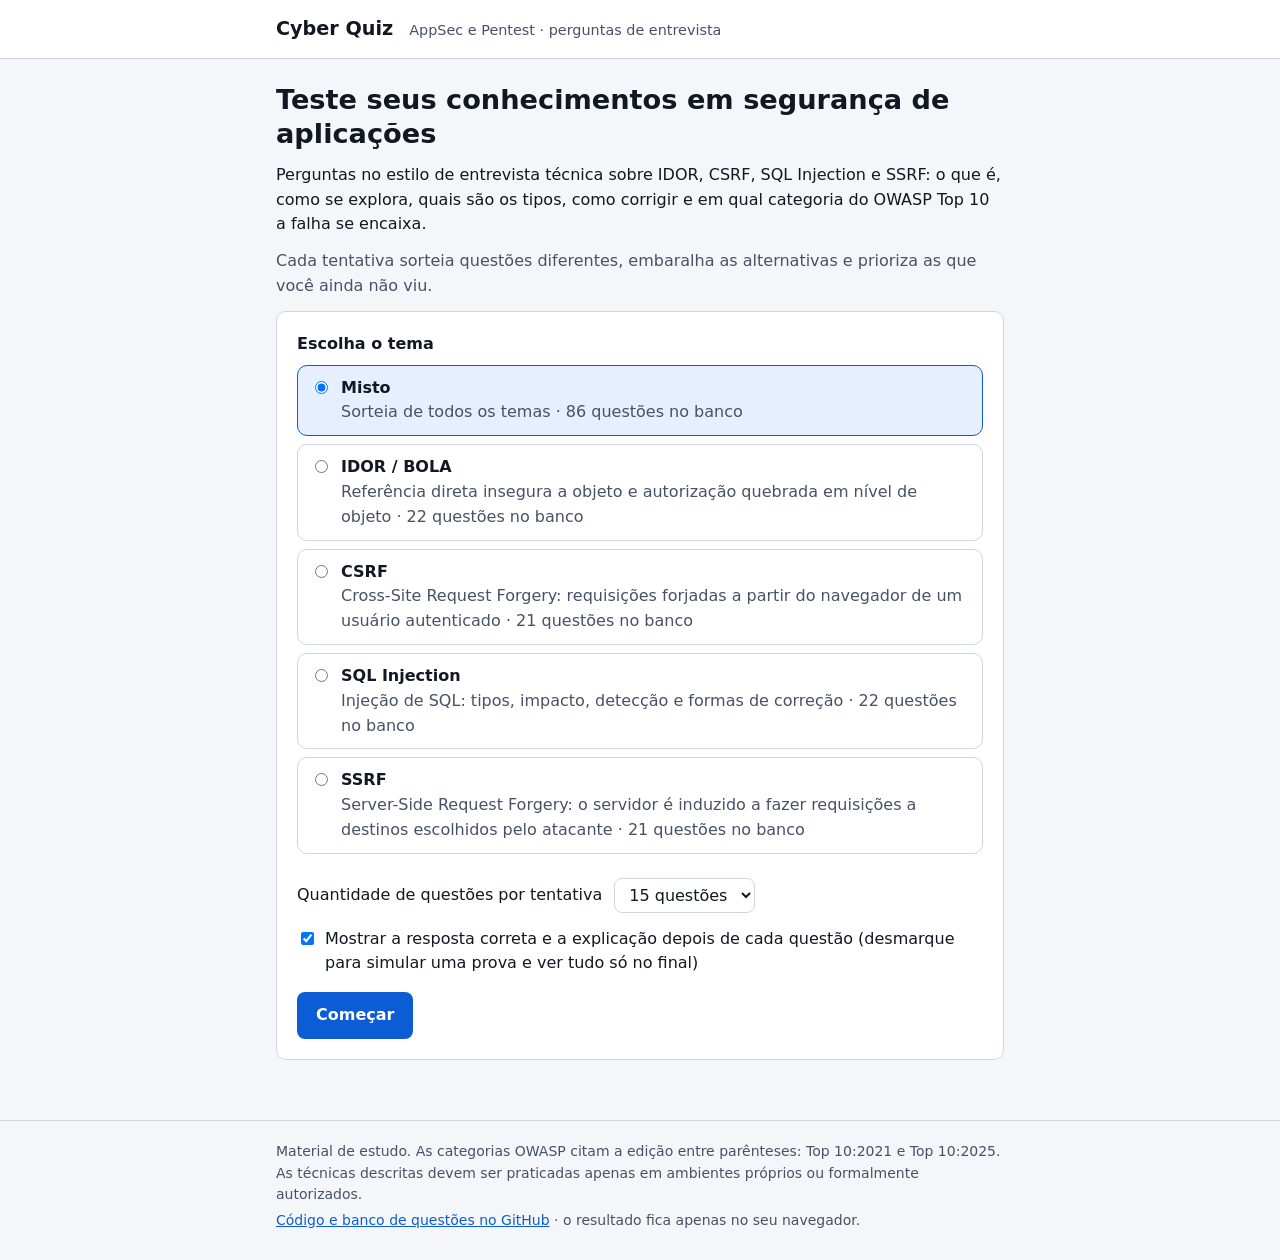
==== index.html @ 65ba5df2 "feat: quiz de segurança de aplicações (IDOR, CSRF, SQLi, SSRF) Site estático em JS puro para o GitHu" ====
<!doctype html>
<html lang="pt-BR">
<head>
  <meta charset="utf-8">
  <meta name="viewport" content="width=device-width, initial-scale=1">
  <meta http-equiv="Content-Security-Policy" content="default-src 'none'; script-src 'self'; style-src 'self'; connect-src 'self'; img-src 'self' data:; base-uri 'none'; form-action 'none'">
  <meta name="color-scheme" content="light dark">
  <meta name="description" content="Quiz de AppSec e Pentest com questões sorteadas sobre IDOR, CSRF, SQL Injection e SSRF, no estilo de perguntas de entrevista técnica.">
  <title>Cyber Quiz — questões de AppSec e Pentest</title>
  <link rel="icon" href="data:,">
  <link rel="stylesheet" href="assets/style.css">
</head>
<body>
  <a class="skip-link" href="#app">Ir para o conteúdo</a>

  <header class="site-header">
    <div class="container">
      <a class="brand" href="./">Cyber Quiz</a>
      <span class="tagline">AppSec e Pentest · perguntas de entrevista</span>
    </div>
  </header>

  <main id="app" class="container" tabindex="-1">
    <p class="muted" id="loading">Carregando questões…</p>
    <noscript><p class="notice">Este quiz precisa de JavaScript para sortear e corrigir as questões.</p></noscript>
  </main>

  <footer class="site-footer">
    <div class="container">
      <p>
        Material de estudo. As categorias OWASP citam a edição entre parênteses: Top 10:2021 e Top 10:2025.
        As técnicas descritas devem ser praticadas apenas em ambientes próprios ou formalmente autorizados.
      </p>
      <p>
        <a href="https://github.com/thebinario/cyber-quiz">Código e banco de questões no GitHub</a>
        · o resultado fica apenas no seu navegador.
      </p>
    </div>
  </footer>

  <script src="assets/quiz-core.js"></script>
  <script src="assets/app.js"></script>
</body>
</html>
---- assets/style.css ----
:root {
  --bg: #f4f6f9;
  --surface: #ffffff;
  --text: #121821;
  --muted: #475266;
  --border: #cfd6e0;
  --primary: #0b5cd5;
  --primary-text: #ffffff;
  --primary-soft: #e6efff;
  --ok: #0a6b3a;
  --ok-bg: #e5f6ec;
  --bad: #a4161a;
  --bad-bg: #fdeaea;
  --focus: #b45309;
  --radius: 10px;
  --mono: ui-monospace, SFMono-Regular, Menlo, Consolas, "Liberation Mono", monospace;
}

@media (prefers-color-scheme: dark) {
  :root {
    --bg: #0e1116;
    --surface: #171b22;
    --text: #e8ecf2;
    --muted: #a6b0bf;
    --border: #2f3744;
    --primary: #7db1ff;
    --primary-text: #0a1220;
    --primary-soft: #17263f;
    --ok: #62d68f;
    --ok-bg: #11271b;
    --bad: #ff9094;
    --bad-bg: #2b1316;
    --focus: #fbbf24;
  }
}

* { box-sizing: border-box; }

html { -webkit-text-size-adjust: 100%; }

body {
  margin: 0;
  background: var(--bg);
  color: var(--text);
  font: 16px/1.55 system-ui, -apple-system, "Segoe UI", Roboto, "Helvetica Neue", Arial, sans-serif;
  min-height: 100vh;
  display: flex;
  flex-direction: column;
}

main { flex: 1; width: 100%; padding-top: 24px; padding-bottom: 40px; }
main:focus { outline: none; }

.container { width: 100%; max-width: 760px; margin: 0 auto; padding-left: 16px; padding-right: 16px; }

.skip-link {
  position: absolute; left: -9999px; top: 0;
  background: var(--primary); color: var(--primary-text);
  padding: 8px 12px; z-index: 10;
}
.skip-link:focus { left: 8px; top: 8px; }

.site-header { background: var(--surface); border-bottom: 1px solid var(--border); }
.site-header .container { display: flex; flex-wrap: wrap; gap: 4px 16px; align-items: baseline; padding-top: 14px; padding-bottom: 14px; }
.brand { font-weight: 700; font-size: 1.2rem; color: var(--text); text-decoration: none; }
.tagline { color: var(--muted); font-size: 0.9rem; }

.site-footer { border-top: 1px solid var(--border); color: var(--muted); font-size: 0.875rem; padding: 16px 0 24px; }
.site-footer p { margin: 4px 0; }

a { color: var(--primary); }
a:focus-visible, button:focus-visible, select:focus-visible, summary:focus-visible,
input:focus-visible + .option-body, [tabindex]:not([tabindex="-1"]):focus-visible {
  outline: 3px solid var(--focus);
  outline-offset: 2px;
}

h1, h2, h3 { line-height: 1.25; margin: 0 0 12px; }
h1 { font-size: 1.7rem; }
h2 { font-size: 1.3rem; }
h3 { font-size: 1.05rem; }
[data-autofocus]:focus { outline: none; }

p { margin: 0 0 12px; }
.muted { color: var(--muted); }

code {
  font-family: var(--mono);
  font-size: 0.92em;
  background: var(--primary-soft);
  border-radius: 4px;
  padding: 1px 5px;
  overflow-wrap: anywhere;
}

.card {
  background: var(--surface);
  border: 1px solid var(--border);
  border-radius: var(--radius);
  padding: 20px;
  margin-bottom: 20px;
}

.notice {
  border: 1px solid var(--bad);
  background: var(--bad-bg);
  border-radius: var(--radius);
  padding: 12px 14px;
}

fieldset { border: 0; margin: 0 0 16px; padding: 0; min-width: 0; }
legend { font-weight: 600; padding: 0; margin-bottom: 8px; }

.choice {
  display: flex; gap: 10px; align-items: flex-start;
  border: 1px solid var(--border); border-radius: var(--radius);
  padding: 10px 12px; margin-bottom: 8px; cursor: pointer;
  background: var(--surface);
}
.choice:hover { border-color: var(--primary); }
.choice input { margin-top: 5px; flex: none; }
.choice-body { display: flex; flex-direction: column; }
.choice:has(input:checked) { border-color: var(--primary); background: var(--primary-soft); }
.choice:has(input:focus-visible) { outline: 3px solid var(--focus); outline-offset: 2px; }

.field { display: flex; flex-wrap: wrap; gap: 8px 12px; align-items: center; margin-bottom: 14px; }
select {
  font: inherit; color: var(--text); background: var(--surface);
  border: 1px solid var(--border); border-radius: 8px; padding: 6px 10px;
}
.check { display: flex; gap: 8px; align-items: flex-start; margin-bottom: 16px; cursor: pointer; }
.check input { margin-top: 5px; }

.btn {
  font: inherit; font-weight: 600; cursor: pointer;
  border-radius: 8px; padding: 10px 18px; border: 1px solid transparent;
}
.btn-primary { background: var(--primary); color: var(--primary-text); }
.btn-primary:disabled { opacity: 0.5; cursor: not-allowed; }
.btn-secondary { background: transparent; color: var(--text); border-color: var(--border); }
.btn-secondary:hover { border-color: var(--primary); }
.actions { display: flex; flex-wrap: wrap; gap: 10px; margin-top: 16px; }

.quiz-meta { display: flex; flex-wrap: wrap; gap: 8px; align-items: center; margin-bottom: 8px; }
.chip {
  font-size: 0.78rem; font-weight: 600;
  border: 1px solid var(--border); border-radius: 999px;
  padding: 2px 10px; color: var(--muted); background: var(--surface);
}
.counter { font-weight: 600; margin-right: auto; }
progress { width: 100%; height: 10px; margin-bottom: 16px; accent-color: var(--primary); }

.question-text { font-size: 1.12rem; font-weight: 600; margin-bottom: 6px; }
.hint { color: var(--muted); font-size: 0.9rem; margin-bottom: 12px; }

.option { display: block; position: relative; margin-bottom: 10px; }
.option input { position: absolute; opacity: 0; inset: 0; width: 100%; height: 100%; margin: 0; cursor: pointer; }
.option-body {
  display: flex; gap: 12px; align-items: flex-start;
  border: 1px solid var(--border); border-radius: var(--radius);
  padding: 12px 14px; background: var(--surface);
}
.option:hover .option-body { border-color: var(--primary); }
.option input:checked + .option-body { border-color: var(--primary); background: var(--primary-soft); }
.option-key {
  flex: none; width: 26px; height: 26px; border-radius: 50%;
  display: inline-flex; align-items: center; justify-content: center;
  font-size: 0.85rem; font-weight: 700; border: 1px solid var(--border); color: var(--muted);
}
.option.is-multi .option-key { border-radius: 6px; }
.option-text { flex: 1; overflow-wrap: anywhere; }
.option input:checked + .option-body .option-key { background: var(--primary); color: var(--primary-text); border-color: var(--primary); }
.option-badge { flex: none; font-size: 0.8rem; font-weight: 700; white-space: nowrap; }

.option.is-correct .option-body { border-color: var(--ok); background: var(--ok-bg); }
.option.is-correct .option-badge { color: var(--ok); }
.option.is-wrong .option-body { border-color: var(--bad); background: var(--bad-bg); }
.option.is-wrong .option-badge { color: var(--bad); }
.option.is-locked input { cursor: default; }

.feedback { border-radius: var(--radius); padding: 14px 16px; margin-top: 16px; border: 1px solid var(--border); background: var(--surface); }
.feedback.ok { border-color: var(--ok); background: var(--ok-bg); }
.feedback.bad { border-color: var(--bad); background: var(--bad-bg); }
.feedback strong { display: block; margin-bottom: 4px; }

.score { font-size: 2.4rem; font-weight: 800; line-height: 1.1; margin-bottom: 4px; }

table { width: 100%; border-collapse: collapse; margin-bottom: 16px; font-size: 0.95rem; }
th, td { text-align: left; padding: 8px 10px; border-bottom: 1px solid var(--border); }
th { color: var(--muted); font-weight: 600; }
td.num, th.num { text-align: right; white-space: nowrap; }

details.review-item { border: 1px solid var(--border); border-radius: var(--radius); background: var(--surface); margin-bottom: 10px; }
details.review-item > summary { cursor: pointer; padding: 12px 14px; font-weight: 600; }
details.review-item .review-body { padding: 0 14px 14px; }
.tag-ok { color: var(--ok); }
.tag-bad { color: var(--bad); }
.review-body ul { margin: 4px 0 12px; padding-left: 20px; }

.history { list-style: none; padding: 0; margin: 0 0 12px; }
.history li { padding: 6px 0; border-bottom: 1px solid var(--border); display: flex; flex-wrap: wrap; gap: 4px 12px; }
.history .when { color: var(--muted); font-size: 0.9rem; }

@media (max-width: 480px) {
  .card { padding: 16px; }
  .option-body { padding: 10px 12px; }
}

@media (prefers-reduced-motion: reduce) {
  * { scroll-behavior: auto !important; transition: none !important; animation: none !important; }
}
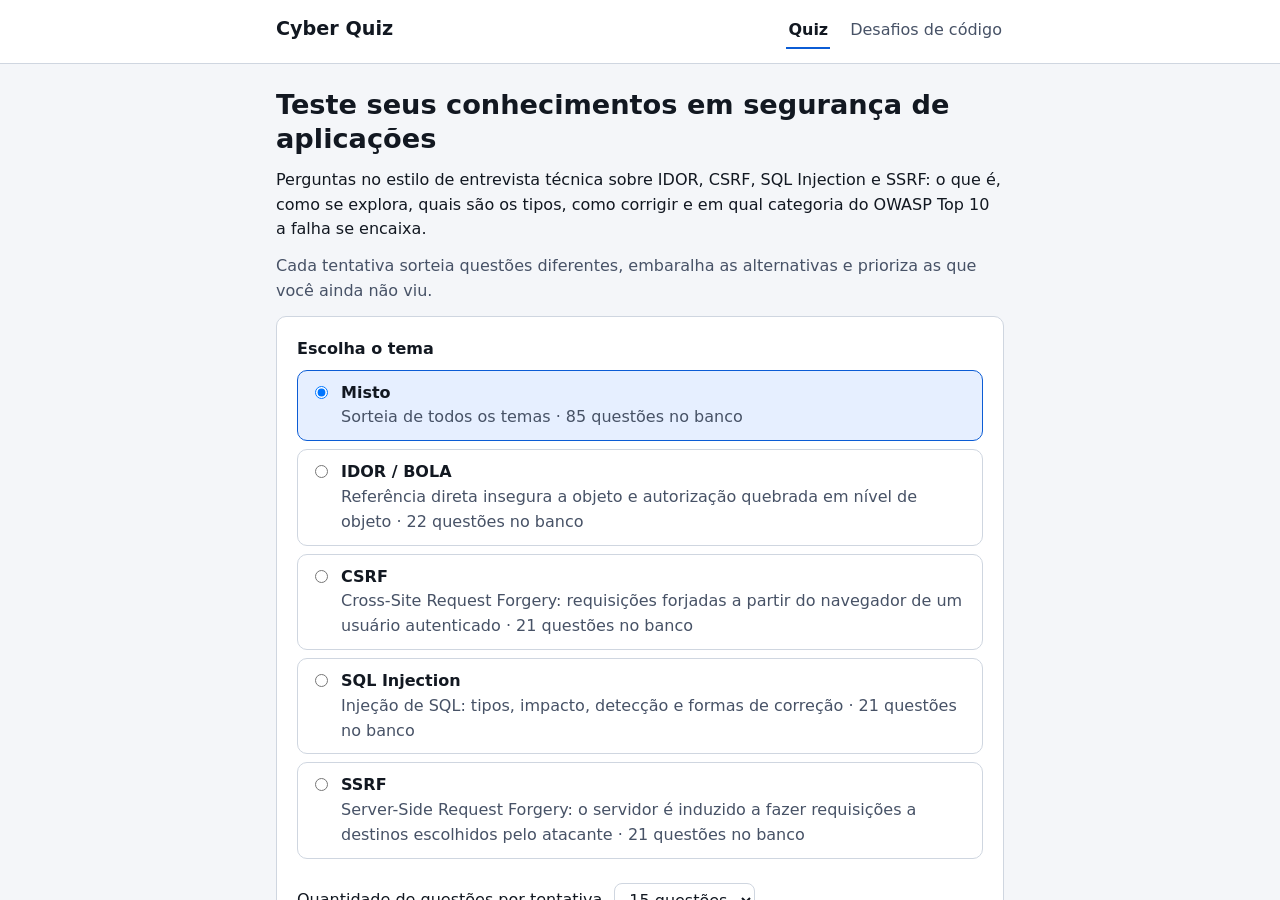
==== commit b252db7a: "feat: desafios de correção de código estilo LeetCode Página desafios.html com enunciado de um lado e" ====
--- a/index.html
+++ b/index.html
@@ -14,9 +14,12 @@
   <a class="skip-link" href="#app">Ir para o conteúdo</a>
 
   <header class="site-header">
-    <div class="container">
+    <div class="container header-row">
       <a class="brand" href="./">Cyber Quiz</a>
-      <span class="tagline">AppSec e Pentest · perguntas de entrevista</span>
+      <nav aria-label="Principal">
+        <a href="./" aria-current="page">Quiz</a>
+        <a href="desafios.html">Desafios de código</a>
+      </nav>
     </div>
   </header>
 
--- a/assets/style.css
+++ b/assets/style.css
@@ -209,3 +209,97 @@
 @media (prefers-reduced-motion: reduce) {
   * { scroll-behavior: auto !important; transition: none !important; animation: none !important; }
 }
+
+/* ---------- navegação e layout largo ---------- */
+
+.container-wide { max-width: 1280px; }
+.header-row { justify-content: space-between; align-items: baseline; }
+.site-header nav { display: flex; gap: 6px 18px; flex-wrap: wrap; }
+.site-header nav a { color: var(--muted); text-decoration: none; padding: 4px 2px; border-bottom: 2px solid transparent; }
+.site-header nav a:hover { color: var(--text); }
+.site-header nav a[aria-current="page"] { color: var(--text); border-bottom-color: var(--primary); font-weight: 600; }
+
+.visually-hidden {
+  position: absolute; width: 1px; height: 1px; margin: -1px; padding: 0;
+  overflow: hidden; clip: rect(0 0 0 0); white-space: nowrap; border: 0;
+}
+.small { font-size: 0.85rem; }
+
+/* ---------- lista de desafios ---------- */
+
+.topic-group { margin-top: 28px; }
+.topic-group h2 { margin: 0 0 10px; font-size: 1.2rem; }
+.challenge-grid { display: grid; gap: 12px; grid-template-columns: repeat(auto-fill, minmax(280px, 1fr)); }
+.challenge-card {
+  display: flex; flex-direction: column; gap: 6px;
+  background: var(--surface); border: 1px solid var(--border); border-radius: var(--radius);
+  padding: 14px 16px; color: var(--text); text-decoration: none;
+}
+.challenge-card:hover { border-color: var(--primary); }
+.challenge-card.is-solved { border-left: 4px solid var(--ok); }
+.challenge-title { font-weight: 700; }
+.challenge-meta { display: flex; gap: 8px; flex-wrap: wrap; margin-top: auto; padding-top: 4px; }
+.chip-ok { color: var(--ok); border-color: var(--ok); }
+.chips { display: flex; gap: 8px; flex-wrap: wrap; margin: 4px 0; }
+
+/* ---------- tela dividida: enunciado | código ---------- */
+
+.split {
+  display: grid;
+  grid-template-columns: minmax(0, 1fr) minmax(0, 1.15fr);
+  gap: 16px;
+  align-items: start;
+}
+.pane {
+  background: var(--surface); border: 1px solid var(--border); border-radius: var(--radius);
+  padding: 18px 20px; min-width: 0;
+}
+.pane-statement h1 { margin: 6px 0 4px; font-size: 1.4rem; }
+.pane-statement h1:focus { outline: none; }
+.pane-statement .owasp { font-size: 0.85rem; margin: 4px 0 12px; }
+.pane-statement .statement ul { padding-left: 20px; }
+.pane-statement .statement li { margin: 6px 0; }
+.pane-statement details { border-top: 1px solid var(--border); margin-top: 14px; padding-top: 10px; }
+.pane-statement summary { cursor: pointer; font-weight: 600; }
+.back-link { font-size: 0.9rem; }
+.hints { padding-left: 20px; }
+.btn-small { padding: 6px 12px; font-size: 0.9rem; margin-top: 8px; }
+
+.pane-editor { position: sticky; top: 12px; }
+.editor-bar { display: flex; flex-wrap: wrap; justify-content: space-between; align-items: center; gap: 8px; margin-bottom: 8px; }
+.editor-title { font-family: var(--mono); font-size: 0.9rem; color: var(--muted); }
+.editor-actions { display: flex; gap: 8px; flex-wrap: wrap; }
+.editor-actions .btn { padding: 8px 14px; font-size: 0.9rem; }
+
+.code-editor {
+  width: 100%; height: 360px; resize: vertical;
+  font: 0.88rem/1.5 var(--mono); tab-size: 2;
+  background: var(--bg); color: var(--text);
+  border: 1px solid var(--border); border-radius: 8px; padding: 12px;
+  white-space: pre; overflow: auto;
+}
+.code-block {
+  background: var(--bg); border: 1px solid var(--border); border-radius: 8px;
+  padding: 12px; overflow: auto; font: 0.85rem/1.5 var(--mono); margin: 8px 0;
+}
+.code-block code { background: none; padding: 0; font: inherit; }
+
+.results { margin-top: 12px; max-height: 420px; overflow: auto; }
+.results-summary { font-weight: 700; margin: 0 0 8px; }
+.results-summary.ok { color: var(--ok); }
+.results-summary.bad { color: var(--bad); }
+.test-list { list-style: none; margin: 0; padding: 0; }
+.test-list li { display: flex; gap: 10px; padding: 8px 10px; border-radius: 8px; margin-bottom: 6px; border: 1px solid var(--border); }
+.test-ok { background: var(--ok-bg); border-color: var(--ok); }
+.test-bad { background: var(--bad-bg); border-color: var(--bad); }
+.test-mark { font-weight: 700; width: 1.2em; flex: none; }
+.test-ok .test-mark { color: var(--ok); }
+.test-bad .test-mark { color: var(--bad); }
+.test-body { display: flex; flex-direction: column; gap: 2px; min-width: 0; }
+.test-msg { font-family: var(--mono); font-size: 0.82rem; color: var(--muted); overflow-wrap: anywhere; }
+.error-text { white-space: pre-wrap; font: 0.85rem/1.5 var(--mono); margin: 6px 0 0; }
+
+@media (max-width: 980px) {
+  .split { grid-template-columns: minmax(0, 1fr); }
+  .pane-editor { position: static; }
+}
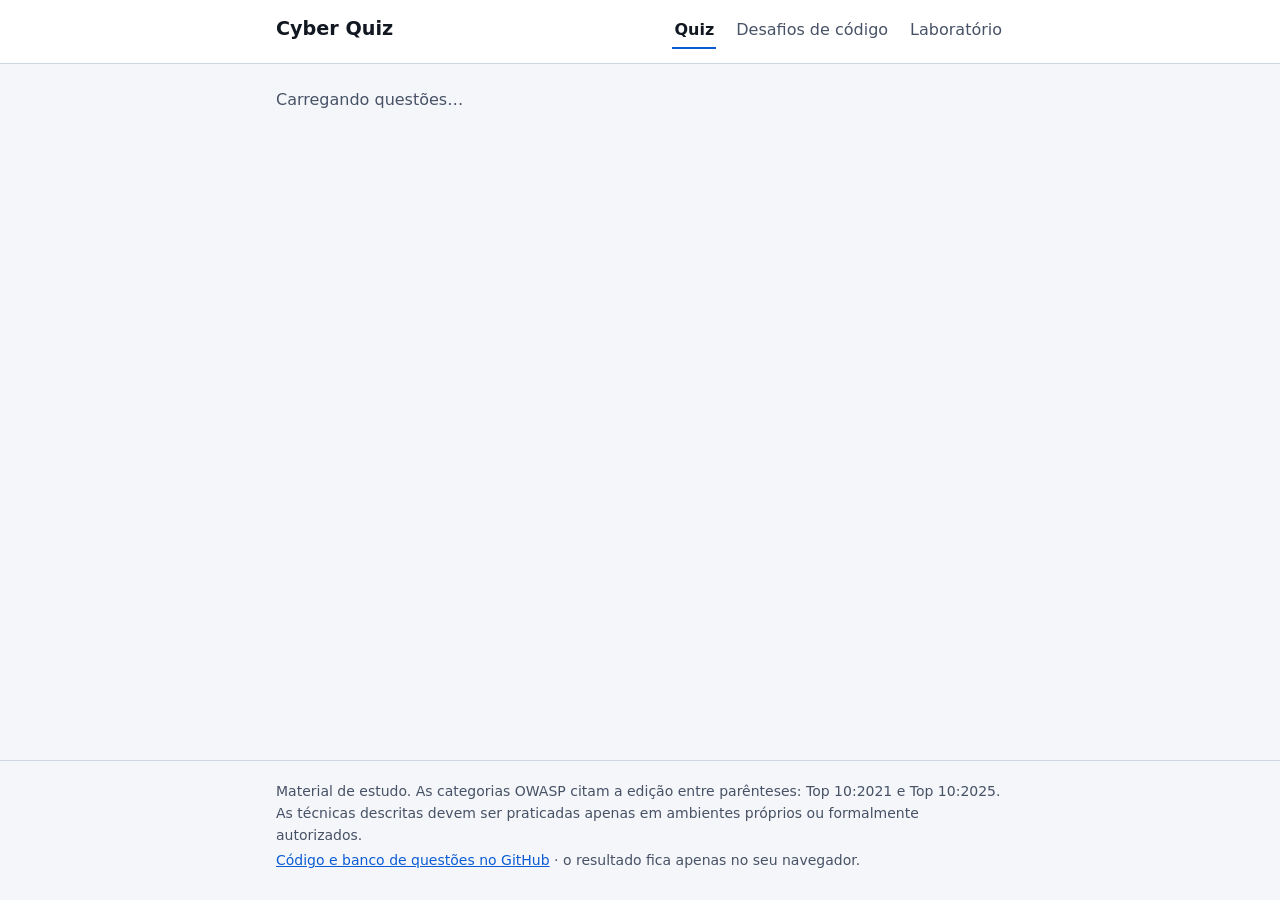
==== commit 2244c645: "feat: laboratório de CTF com Linux no navegador (WebAssembly) lab.html: enunciado de um lado e um Al" ====
--- a/index.html
+++ b/index.html
@@ -19,6 +19,7 @@
       <nav aria-label="Principal">
         <a href="./" aria-current="page">Quiz</a>
         <a href="desafios.html">Desafios de código</a>
+        <a href="lab.html">Laboratório</a>
       </nav>
     </div>
   </header>
--- a/assets/style.css
+++ b/assets/style.css
@@ -303,3 +303,23 @@
   .split { grid-template-columns: minmax(0, 1fr); }
   .pane-editor { position: static; }
 }
+
+/* ---------- laboratório (VM no navegador) ---------- */
+
+.terminal-box {
+  background: #0b0f14; border-radius: 8px; padding: 8px; overflow: auto;
+  min-height: 120px; margin-bottom: 12px;
+}
+.terminal-box:empty { display: none; }
+.lab-status { margin: 0 0 10px; min-height: 1.4em; }
+.bad-text { color: var(--bad); }
+.pane-lab .feedback { margin-top: 12px; }
+.flag-form { margin-top: 4px; }
+.flag-form label { font-weight: 600; display: block; margin-bottom: 4px; }
+.flag-row { display: flex; gap: 8px; }
+.flag-input {
+  flex: 1; min-width: 0; padding: 10px 12px; border: 1px solid var(--border); border-radius: 8px;
+  background: var(--bg); color: var(--text); font: 0.95rem var(--mono);
+}
+
+.feedback > span { display: block; margin-top: 6px; }
